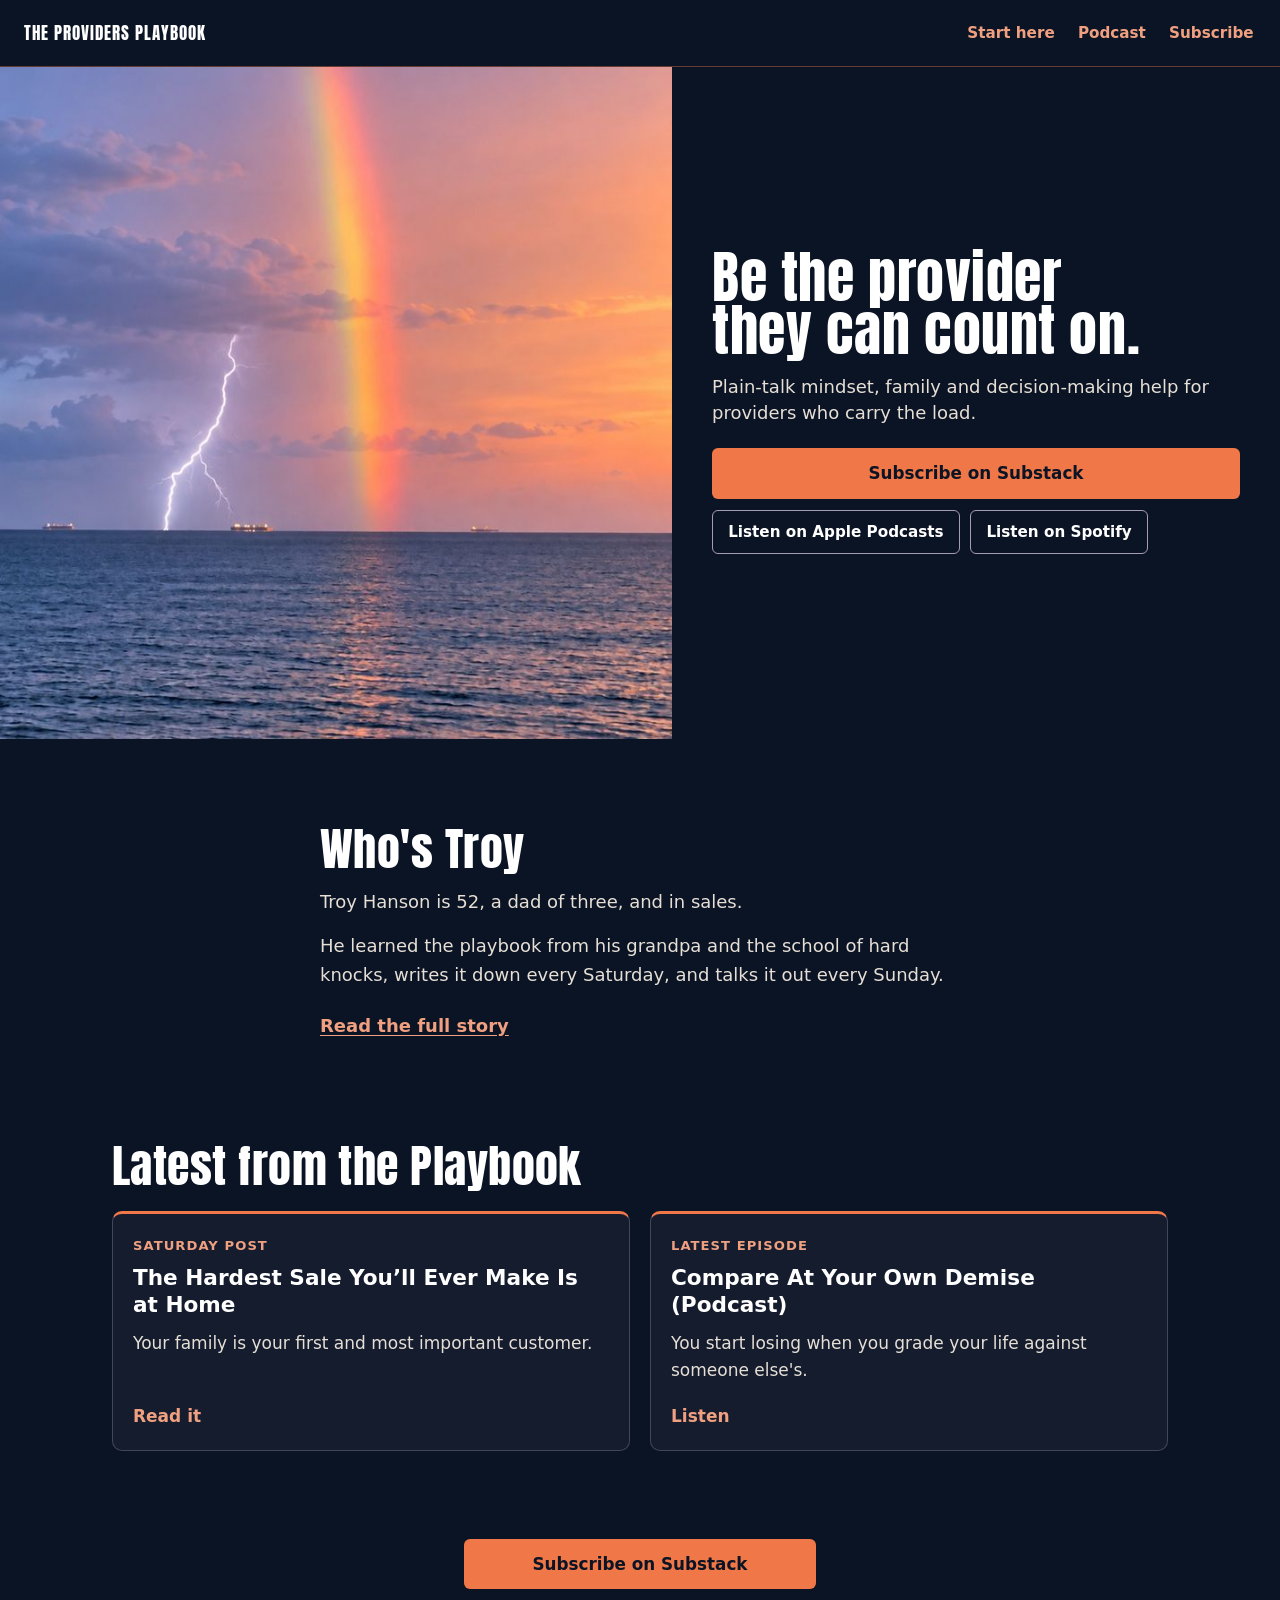
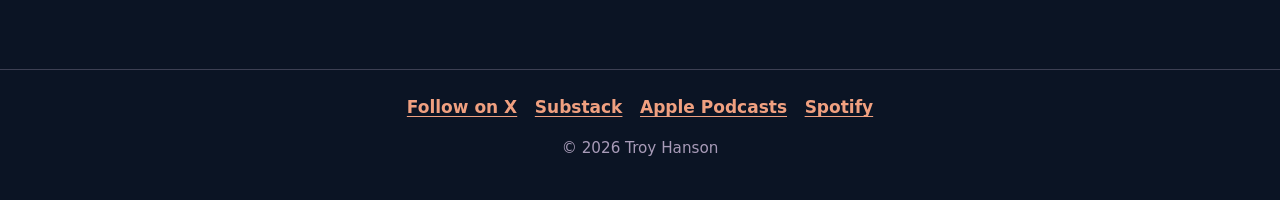
==== index.html @ 8ddb0fd2 "Point the Saturday card at this week's essay. Use The Hardest Sale You'll Ever Make Is at Home and T" ====
<!DOCTYPE html>
<html lang="en">
<head>
  <meta charset="UTF-8">
  <meta name="viewport" content="width=device-width, initial-scale=1">
  <title>The Providers Playbook</title>
  <meta name="description" content="Plain-talk mindset, family and decision-making help for providers who carry the load. A newsletter and podcast from Troy Hanson.">
  <link rel="canonical" href="https://theprovidersplaybook.com/">
  <meta property="og:type" content="website">
  <meta property="og:site_name" content="The Providers Playbook">
  <meta property="og:title" content="The Providers Playbook">
  <meta property="og:description" content="Plain-talk mindset, family and decision-making help for providers who carry the load. A newsletter and podcast from Troy Hanson.">
  <meta property="og:url" content="https://theprovidersplaybook.com/">
  <meta property="og:image" content="https://theprovidersplaybook.com/assets/og.jpg">
  <meta property="og:image:type" content="image/jpeg">
  <meta property="og:image:width" content="1200">
  <meta property="og:image:height" content="630">
  <meta property="og:image:alt" content="The Providers Playbook cover: lightning beside a rainbow over the ocean at sunset with three ships on the horizon">
  <meta name="twitter:card" content="summary_large_image">
  <meta name="twitter:title" content="The Providers Playbook">
  <meta name="twitter:description" content="Plain-talk mindset, family and decision-making help for providers who carry the load.">
  <meta name="twitter:image" content="https://theprovidersplaybook.com/assets/og.jpg">
  <meta name="twitter:image:alt" content="The Providers Playbook cover: lightning beside a rainbow over the ocean at sunset with three ships on the horizon">
  <meta name="theme-color" content="#0b1424">
  <link rel="icon" href="/favicon.svg" type="image/svg+xml">
  <link rel="icon" href="/favicon.ico" sizes="32x32">
  <link rel="apple-touch-icon" href="/apple-touch-icon.png">
  <link rel="manifest" href="/site.webmanifest">
  <link rel="preload" href="assets/fonts/Anton-Regular.woff2" as="font" type="font/woff2" crossorigin>
  <link rel="preload" as="image" href="assets/hero-1400.jpg" imagesrcset="assets/hero-750.jpg 750w, assets/hero-1400.jpg 1400w" imagesizes="(max-width: 899px) 100vw, 52vw">
  <link rel="stylesheet" href="styles.css">
</head>
<body>
  <a class="skip" href="#content">Skip to content</a>

  <header class="site-header">
    <a class="wordmark" href="index.html">THE PROVIDERS PLAYBOOK</a>
    <nav class="header-nav" aria-label="Main">
      <a class="header-link" href="start-here.html">Start here</a>
      <a class="header-link" href="podcast.html">Podcast</a>
      <a class="header-link" href="https://theprovidersplaybook.substack.com/subscribe?utm_source=website&amp;utm_medium=referral&amp;utm_campaign=nav-substack" rel="noopener" target="_blank">Subscribe</a>
    </nav>
  </header>

  <main id="content">
    <section class="hero">
      <!-- The photo stays whole. Do not cover it with words, buttons, or a tint. The three ships on the horizon have to stay visible. -->
      <div class="hero-photo">
        <img
          src="assets/hero-1400.jpg"
          srcset="assets/hero-750.jpg 750w, assets/hero-1400.jpg 1400w"
          sizes="(max-width: 899px) 100vw, 52vw"
          width="1400"
          height="1400"
          alt="Lightning beside a rainbow over the ocean at sunset with three ships on the horizon"
          fetchpriority="high"
          decoding="async">
      </div>

      <div class="hero-copy">
        <div class="hero-copy-inner">
          <!-- Headline. Change this sentence when you're ready. -->
          <h1>Be the provider they can count on.</h1>
          <!-- Subhead. Change this sentence when you're ready. -->
          <p class="lede">Plain-talk mindset, family and decision-making help for providers who carry the load.</p>

          <div class="cta">
            <a class="btn btn-primary" href="https://theprovidersplaybook.substack.com/subscribe?utm_source=website&amp;utm_medium=referral&amp;utm_campaign=home-hero-subscribe" rel="noopener" target="_blank">Subscribe on Substack</a>
            <div class="btn-row">
              <a class="btn btn-secondary" href="https://podcasts.apple.com/us/podcast/providers-playbook-podcast/id6813895208?utm_source=website&amp;utm_medium=referral&amp;utm_campaign=home-hero-apple" rel="noopener" target="_blank">Listen on Apple Podcasts</a>
              <a class="btn btn-secondary" href="https://open.spotify.com/show/1TdtG5r4ATqvkwabUXPg75?utm_source=website&amp;utm_medium=referral&amp;utm_campaign=home-hero-spotify" rel="noopener" target="_blank">Listen on Spotify</a>
            </div>
          </div>
        </div>
      </div>
    </section>

    <section class="who" aria-labelledby="whos-troy">
      <div class="wrap">
        <!-- DRAFT: Who's Troy. Rewrite these two sentences when you're ready. -->
        <h2 id="whos-troy">Who's Troy</h2>
        <p>Troy Hanson is 52, a dad of three, and in sales.</p>
        <p>He learned the playbook from his grandpa and the school of hard knocks, writes it down every Saturday, and talks it out every Sunday.</p>
        <p><a class="text-link" href="about.html">Read the full story</a></p>
      </div>
    </section>

    <section class="latest" aria-labelledby="latest-heading">
      <div class="wrap">
        <h2 id="latest-heading">Latest from the Playbook</h2>
        <div class="cards">
          <a class="card" href="https://theprovidersplaybook.substack.com/p/the-hardest-sale-youll-ever-make?utm_source=website&amp;utm_medium=referral&amp;utm_campaign=home-saturday-post" rel="noopener" target="_blank">
            <p class="kicker">Saturday post</p>
            <h3>The Hardest Sale You’ll Ever Make Is at Home</h3>
            <!-- Draft hook. Troy can swap this line. -->
            <p>Your family is your first and most important customer.</p>
            <span class="card-go">Read it</span>
          </a>
          <a class="card" href="https://theprovidersplaybook.substack.com/p/compare-at-your-own-demise-podcast?utm_source=website&amp;utm_medium=referral&amp;utm_campaign=home-latest-episode" rel="noopener" target="_blank">
            <p class="kicker">Latest episode</p>
            <h3>Compare At Your Own Demise (Podcast)</h3>
            <!-- Draft hook. Troy can swap this line. -->
            <p>You start losing when you grade your life against someone else's.</p>
            <span class="card-go">Listen</span>
          </a>
        </div>
      </div>
    </section>

    <section class="closing" aria-label="Subscribe">
      <a class="btn btn-primary" href="https://theprovidersplaybook.substack.com/subscribe?utm_source=website&amp;utm_medium=referral&amp;utm_campaign=home-closing-subscribe" rel="noopener" target="_blank">Subscribe on Substack</a>
    </section>
  </main>

  <footer class="site-footer">
    <ul class="footer-links">
      <li><a href="https://x.com/ProvidersPlaybk" rel="noopener" target="_blank">Follow on X</a></li>
      <li><a href="https://theprovidersplaybook.substack.com/?utm_source=website&amp;utm_medium=referral&amp;utm_campaign=footer-substack" rel="noopener" target="_blank">Substack</a></li>
      <li><a href="https://podcasts.apple.com/us/podcast/providers-playbook-podcast/id6813895208?utm_source=website&amp;utm_medium=referral&amp;utm_campaign=footer-apple" rel="noopener" target="_blank">Apple Podcasts</a></li>
      <li><a href="https://open.spotify.com/show/1TdtG5r4ATqvkwabUXPg75?utm_source=website&amp;utm_medium=referral&amp;utm_campaign=footer-spotify" rel="noopener" target="_blank">Spotify</a></li>
    </ul>
    <p class="copyright">&copy; 2026 Troy Hanson</p>
  </footer>
</body>
</html>
---- styles.css ----
/* The Providers Playbook
   Shared styles for the static site. Other pages can link this file.
   Colors come from the cover photo: navy ocean, storm lavender, sunset coral. */

/* Anton by Vernon Adams, SIL Open Font License 1.1. https://scripts.sil.org/OFL */
@font-face {
  font-family: "Anton";
  src: url("assets/fonts/Anton-Regular.woff2") format("woff2"),
       url("assets/fonts/Anton-Regular.ttf") format("truetype");
  font-weight: 400;
  font-style: normal;
  font-display: swap;
}

:root {
  --bg: #0b1424;
  --raised: #141c2e;
  --ink: #ffffff;
  --body: #e6dfd6;
  --muted: #cfc6d4;
  --soft: #a89bb8;
  --link: #f0a080;
  --coral: #f07848;
  --coral-hover: #ff8d5c;
  --coral-press: #e06a38;
  --line: rgba(168, 155, 184, 0.32);
  --focus: #ffb089;
  --display: "Anton", Impact, sans-serif;
  --sans: system-ui, -apple-system, BlinkMacSystemFont, "Segoe UI", Roboto, Helvetica, Arial, sans-serif;
  --pad: 1.25rem;
}

*,
*::before,
*::after {
  box-sizing: border-box;
}

html {
  color-scheme: dark;
  background: var(--bg);
}

body {
  margin: 0;
  background: var(--bg);
  color: var(--body);
  font-family: var(--sans);
  font-size: 1.0625rem;
  line-height: 1.6;
  -webkit-font-smoothing: antialiased;
}

img {
  max-width: 100%;
  height: auto;
  display: block;
}

h1,
h2,
.wordmark {
  font-family: var(--display);
  font-weight: 400;
  font-synthesis: none;
  color: var(--ink);
  letter-spacing: 0.01em;
}

h1,
h2,
h3,
p {
  margin: 0;
}

a {
  color: var(--link);
}

a:hover {
  color: var(--coral-hover);
}

:focus-visible {
  outline: 3px solid var(--focus);
  outline-offset: 3px;
}

::selection {
  background: var(--coral);
  color: var(--bg);
}

.skip {
  position: absolute;
  left: var(--pad);
  top: 0;
  transform: translateY(-120%);
  background: var(--ink);
  color: var(--bg);
  padding: 0.6rem 0.9rem;
  font-weight: 700;
  z-index: 5;
}

.skip:focus {
  transform: none;
}

.site-header {
  display: flex;
  align-items: center;
  justify-content: space-between;
  gap: 1rem;
  padding: 0.85rem var(--pad);
  border-bottom: 1px solid rgba(240, 120, 72, 0.4);
}

.wordmark {
  color: var(--ink);
  text-decoration: none;
  font-size: 0.95rem;
  letter-spacing: 0.06em;
  line-height: 1.1;
  white-space: nowrap;
}

.wordmark:hover {
  color: var(--ink);
}

.header-link {
  color: var(--link);
  font-weight: 700;
  font-size: 0.95rem;
  text-decoration: none;
  padding: 0.45rem 0.15rem;
  white-space: nowrap;
}

.header-link:hover {
  text-decoration: underline;
  text-underline-offset: 0.2em;
}

/* The cover photo is shown whole. Do not crop it, and do not lay text,
   buttons, or a tint over it. The three ships sit on the horizon. */
.hero {
  display: block;
}

.hero-photo img {
  width: 100%;
  height: auto;
  object-fit: contain;
  object-position: center center;
  background: var(--bg);
}

.hero-copy-inner {
  width: min(100% - (var(--pad) * 2), 38rem);
  margin: 1.6rem auto 2.4rem;
}

h1 {
  font-size: clamp(2.55rem, 8vw, 4.5rem);
  line-height: 0.94;
  text-wrap: balance;
}

.lede {
  margin-top: 1rem;
  font-size: 1.125rem;
  line-height: 1.45;
  color: var(--body);
  max-width: 36rem;
}

.cta {
  margin-top: 1.4rem;
  display: flex;
  flex-direction: column;
  align-items: stretch;
  gap: 0.7rem;
}

.btn {
  display: inline-flex;
  align-items: center;
  justify-content: center;
  text-align: center;
  text-decoration: none;
  border-radius: 6px;
  line-height: 1.2;
  font-family: var(--sans);
}

.btn-primary {
  background: var(--coral);
  color: var(--bg);
  font-weight: 800;
  font-size: 1.05rem;
  min-height: 3.15rem;
  padding: 0.9rem 1.35rem;
  width: 100%;
}

.btn-primary:hover {
  background: var(--coral-hover);
  color: var(--bg);
}

.btn-primary:active {
  background: var(--coral-press);
  color: var(--bg);
}

.btn-row {
  display: flex;
  flex-direction: column;
  gap: 0.65rem;
}

.btn-secondary {
  background: transparent;
  color: var(--ink);
  font-weight: 600;
  font-size: 0.95rem;
  min-height: 2.75rem;
  padding: 0.65rem 0.95rem;
  border: 1px solid var(--soft);
  width: 100%;
}

.btn-secondary:hover {
  border-color: var(--coral);
  color: var(--ink);
}

.wrap {
  width: min(100% - (var(--pad) * 2), 66rem);
  margin-inline: auto;
}

.who {
  padding: 3.5rem 0 1rem;
}

.who .wrap {
  width: min(100% - (var(--pad) * 2), 40rem);
}

h2 {
  font-size: clamp(2rem, 6vw, 2.85rem);
  line-height: 0.98;
  text-wrap: balance;
}

.who p {
  margin-top: 1rem;
  font-size: 1.125rem;
}

/* About page cover. Shown whole. Do not crop it or cover the ships. */
.about-photo {
  width: 100%;
  height: auto;
  margin-top: 1rem;
  object-fit: contain;
  object-position: center center;
  border-radius: 10px;
  background: var(--bg);
}

.text-link {
  display: inline-block;
  margin-top: 0.35rem;
  font-weight: 700;
  text-underline-offset: 0.18em;
}

.latest {
  padding: 3.25rem 0 1rem;
}

.latest h2 {
  margin-bottom: 1.35rem;
}

.cards {
  display: grid;
  gap: 1rem;
}

.card {
  display: flex;
  flex-direction: column;
  min-height: 100%;
  background: var(--raised);
  color: var(--body);
  text-decoration: none;
  border: 1px solid var(--line);
  border-top: 3px solid var(--coral);
  border-radius: 10px;
  padding: 1.35rem 1.25rem 1.25rem;
}

.card:hover {
  border-color: rgba(240, 120, 72, 0.7);
  border-top-color: var(--coral);
  color: var(--body);
}

.kicker {
  margin: 0;
  color: var(--link);
  font-size: 0.82rem;
  font-weight: 700;
  letter-spacing: 0.08em;
  text-transform: uppercase;
}

.card h3 {
  margin: 0.55rem 0 0.7rem;
  color: var(--ink);
  font-family: var(--sans);
  font-size: 1.35rem;
  font-weight: 700;
  line-height: 1.25;
  letter-spacing: 0;
}

.card p:last-of-type {
  flex: 1;
}

.card-go {
  margin-top: 1.15rem;
  color: var(--link);
  font-weight: 700;
}

.card .btn {
  margin-top: 1.15rem;
  align-self: flex-start;
}

.closing {
  padding: 3.25rem var(--pad) 3.5rem;
  text-align: center;
}

.closing .btn-primary {
  width: min(100%, 22rem);
}

.site-footer {
  padding: 1.5rem var(--pad) 2.5rem;
  border-top: 1px solid var(--line);
  color: var(--muted);
  text-align: center;
}

.footer-links {
  display: flex;
  flex-wrap: wrap;
  justify-content: center;
  gap: 0.55rem 1.1rem;
  list-style: none;
  margin: 0;
  padding: 0;
}

.footer-links a {
  font-weight: 600;
  text-underline-offset: 0.18em;
}

.copyright {
  margin-top: 0.9rem;
  color: var(--soft);
  font-size: 0.95rem;
}

@media (max-width: 359px) {
  .wordmark {
    font-size: 0.78rem;
    letter-spacing: 0.03em;
  }
}

@media (min-width: 720px) {
  .cards {
    grid-template-columns: 1fr 1fr;
    gap: 1.25rem;
  }
}

@media (min-width: 900px) {
  :root {
    --pad: 1.5rem;
  }

  .wordmark {
    font-size: 1.05rem;
  }

  .site-header {
    padding-inline: 1.5rem;
  }

  .hero {
    display: grid;
    grid-template-columns: minmax(0, 1.05fr) minmax(0, 0.95fr);
    align-items: stretch;
  }

  .hero-copy {
    display: flex;
    align-items: center;
  }

  .hero-copy-inner {
    width: min(100% - 5rem, 36rem);
    margin: 3rem auto;
  }

  h1 {
    font-size: clamp(3.1rem, 4.4vw, 4.6rem);
  }

  .btn-primary,
  .btn-secondary {
    width: auto;
  }

  .btn-row {
    flex-direction: row;
    flex-wrap: wrap;
  }

  .who,
  .latest {
    padding-top: 5.5rem;
  }

  .closing {
    padding-top: 4.5rem;
    padding-bottom: 5rem;
  }
}

/* Header links sit together. Start here reuses the home page look. */
.site-header {
  flex-wrap: wrap;
}

.header-nav {
  display: flex;
  align-items: center;
  margin-left: auto;
  gap: 0.85rem 1.15rem;
}

.header-link[aria-current="page"] {
  color: var(--ink);
  text-decoration: underline;
  text-underline-offset: 0.2em;
}

.page-intro {
  padding: 2.75rem 0 0.5rem;
}

.page-intro .wrap,
.sayings .wrap,
.best .wrap {
  width: min(100% - (var(--pad) * 2), 48rem);
}

.sayings,
.best {
  padding: 3rem 0 0.5rem;
}

.sayings h2,
.best h2 {
  margin-bottom: 1.35rem;
}

.quotes,
.post-list {
  display: grid;
  gap: 1rem;
}

.quote {
  margin: 0;
  background: var(--raised);
  border: 1px solid var(--line);
  border-top: 3px solid var(--coral);
  border-radius: 10px;
  padding: 1.75rem 1.4rem 1.45rem;
}

.quote p {
  font-family: var(--display);
  font-weight: 400;
  font-synthesis: none;
  color: var(--ink);
  font-size: clamp(1.7rem, 4.4vw, 2.25rem);
  line-height: 1.12;
  letter-spacing: 0.01em;
  text-wrap: balance;
}

.quote-note {
  font-family: var(--sans);
  font-weight: 400;
  font-size: 1.05rem;
  line-height: 1.5;
  letter-spacing: 0;
  color: var(--body);
  margin-top: 1rem;
}

.quote-by {
  display: block;
  margin-top: 1.35rem;
  color: var(--link);
  font-family: var(--sans);
  font-size: 0.82rem;
  font-weight: 700;
  letter-spacing: 0.08em;
  text-transform: uppercase;
}

.closing-cta {
  width: min(100%, 24rem);
  margin-inline: auto;
}

.closing-cta .btn-row {
  flex-direction: column;
}

.closing-cta .btn-primary,
.closing-cta .btn-secondary {
  width: 100%;
}

/* Podcast page. The show cover is shown whole. Do not cover the ships. */
.listen {
  padding: 0.5rem 0 0.5rem;
}

.listen .wrap {
  width: min(100% - (var(--pad) * 2), 52rem);
}

.listen-layout {
  display: grid;
  gap: 1.25rem;
  align-items: center;
  justify-content: start;
}

.show-cover {
  width: min(100%, 28rem);
  height: auto;
  background: var(--bg);
}

.listen-actions {
  display: flex;
  flex-direction: column;
  gap: 0.7rem;
  width: min(100%, 22rem);
}

.listen-actions .btn-primary {
  width: 100%;
}

.callout-line {
  margin: 0 auto 1rem;
  max-width: 28rem;
  font-size: 1.125rem;
  line-height: 1.45;
}

@media (max-width: 719px) {
  .header-nav {
    width: 100%;
    justify-content: space-between;
    gap: 0.4rem 0.75rem;
  }
}

@media (min-width: 800px) {
  .listen-layout {
    grid-template-columns: auto minmax(16rem, 22rem);
    gap: 2.25rem;
  }
}

@media (max-width: 420px) {
  .wordmark {
    font-size: 0.82rem;
    letter-spacing: 0.04em;
  }

  .header-link {
    font-size: 0.9rem;
  }

  .header-nav {
    gap: 0.7rem;
  }
}

@media (min-width: 800px) {
  .quotes {
    grid-template-columns: 1fr 1fr;
    gap: 1.25rem;
  }

  /* Any odd count: keep the last card the same size and center it. */
  .quotes .quote:last-child:nth-child(odd) {
    grid-column: 1 / -1;
    justify-self: center;
    width: calc(50% - 0.625rem);
  }

  .page-intro {
    padding-top: 4.5rem;
  }

  .sayings,
  .best {
    padding-top: 4.25rem;
  }
}

/* Start here: subscribe block under the intro. */
.start-subscribe {
  margin-top: 1.6rem;
}

.start-subscribe > p:first-child {
  font-size: 1.125rem;
  line-height: 1.45;
  max-width: 42rem;
}

.start-subscribe .btn-primary {
  width: min(100%, 22rem);
  margin-top: 1rem;
}

.start-alt {
  margin-top: 0.9rem;
  color: var(--muted);
  font-size: 0.95rem;
  line-height: 1.45;
}

.start-alt a {
  font-weight: 700;
}

@media (prefers-reduced-motion: reduce) {
  *,
  *::before,
  *::after {
    animation-duration: 0.01ms !important;
    animation-iteration-count: 1 !important;
    transition-duration: 0.01ms !important;
    scroll-behavior: auto !important;
  }
}
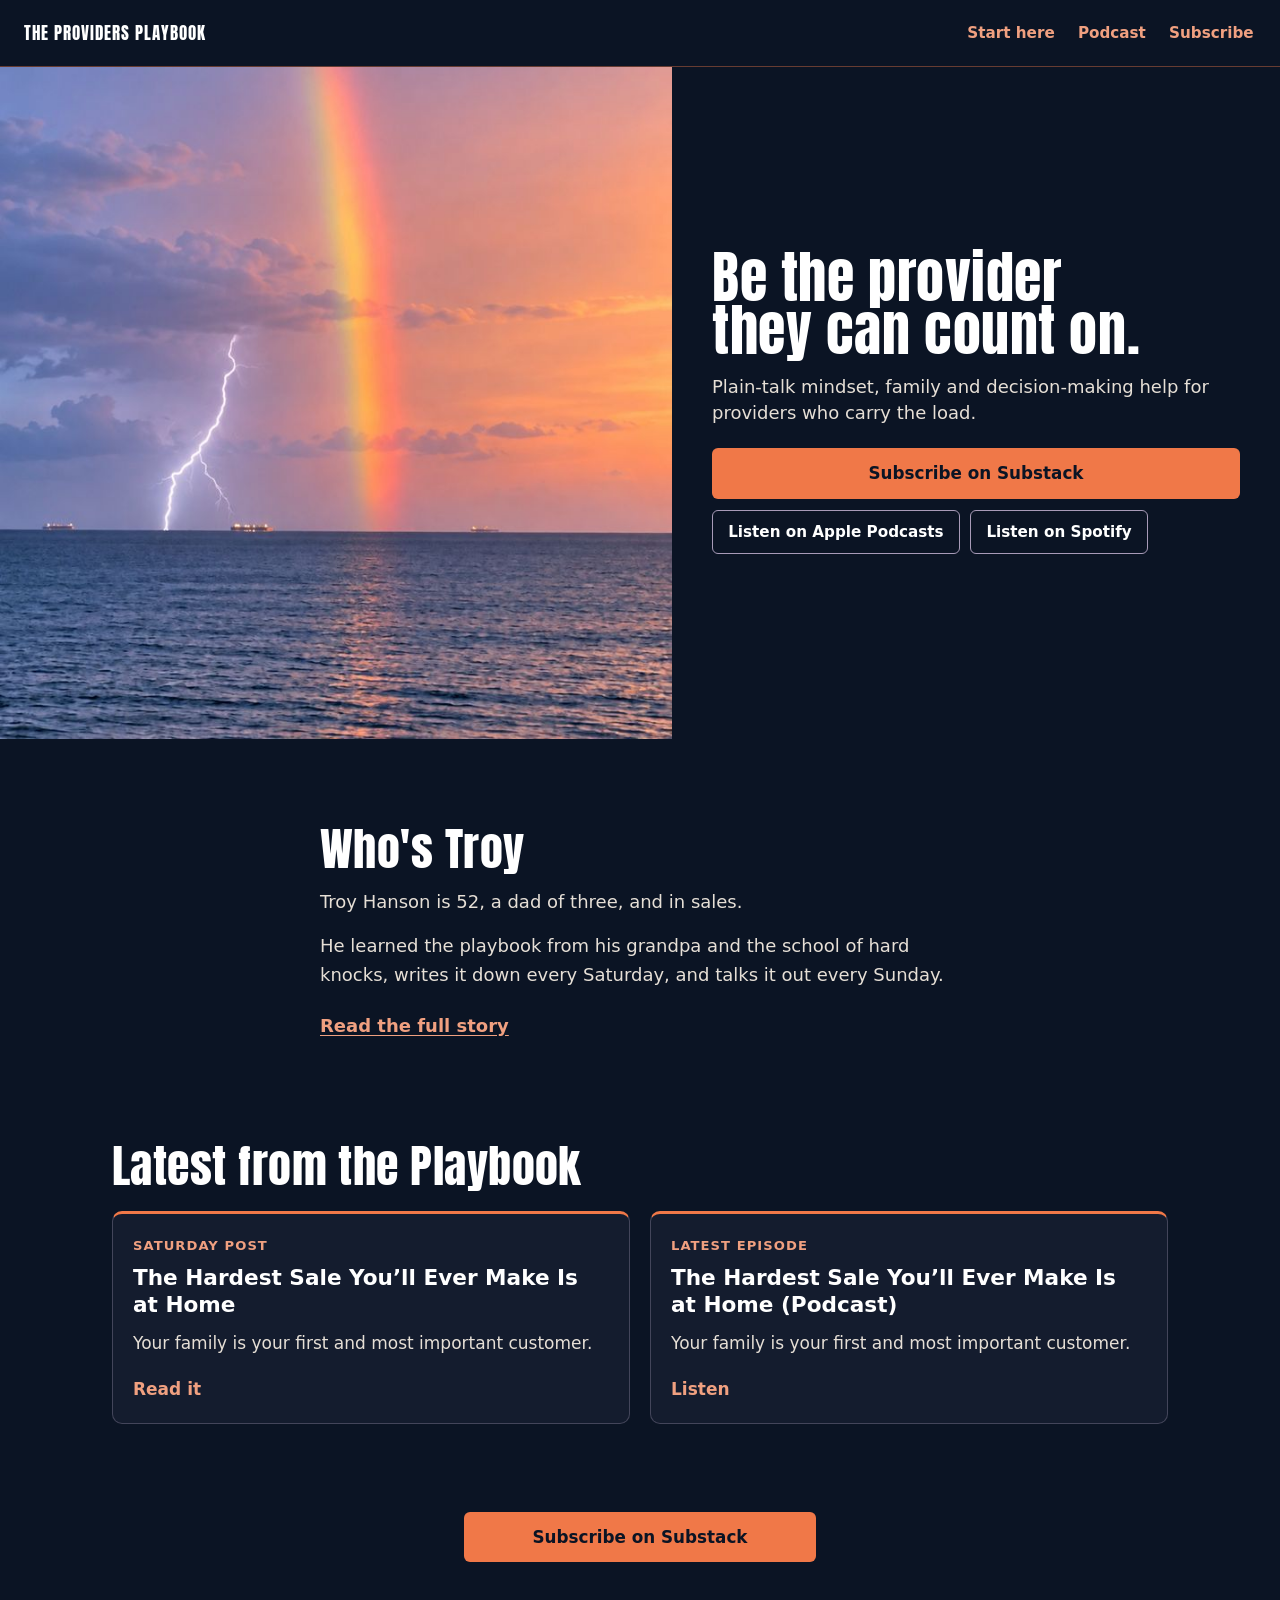
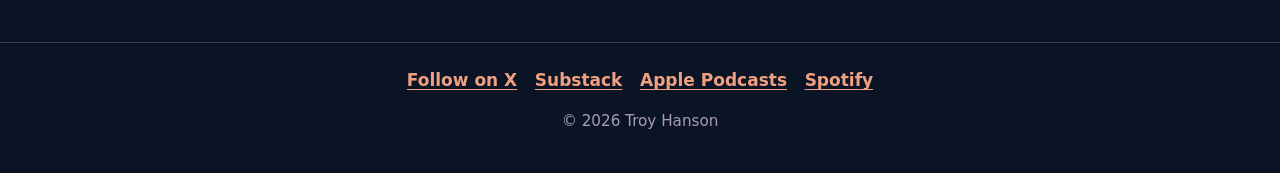
==== commit feea6332: "Add Sunday's episode to the home card and podcast list. Point the latest episode at The Hardest Sale" ====
--- a/index.html
+++ b/index.html
@@ -96,11 +96,11 @@
             <p>Your family is your first and most important customer.</p>
             <span class="card-go">Read it</span>
           </a>
-          <a class="card" href="https://theprovidersplaybook.substack.com/p/compare-at-your-own-demise-podcast?utm_source=website&amp;utm_medium=referral&amp;utm_campaign=home-latest-episode" rel="noopener" target="_blank">
+          <a class="card" href="https://theprovidersplaybook.substack.com/p/the-hardest-sale-youll-ever-make-9f5?utm_source=website&amp;utm_medium=referral&amp;utm_campaign=home-latest-episode" rel="noopener" target="_blank">
             <p class="kicker">Latest episode</p>
-            <h3>Compare At Your Own Demise (Podcast)</h3>
+            <h3>The Hardest Sale You’ll Ever Make Is at Home (Podcast)</h3>
             <!-- Draft hook. Troy can swap this line. -->
-            <p>You start losing when you grade your life against someone else's.</p>
+            <p>Your family is your first and most important customer.</p>
             <span class="card-go">Listen</span>
           </a>
         </div>
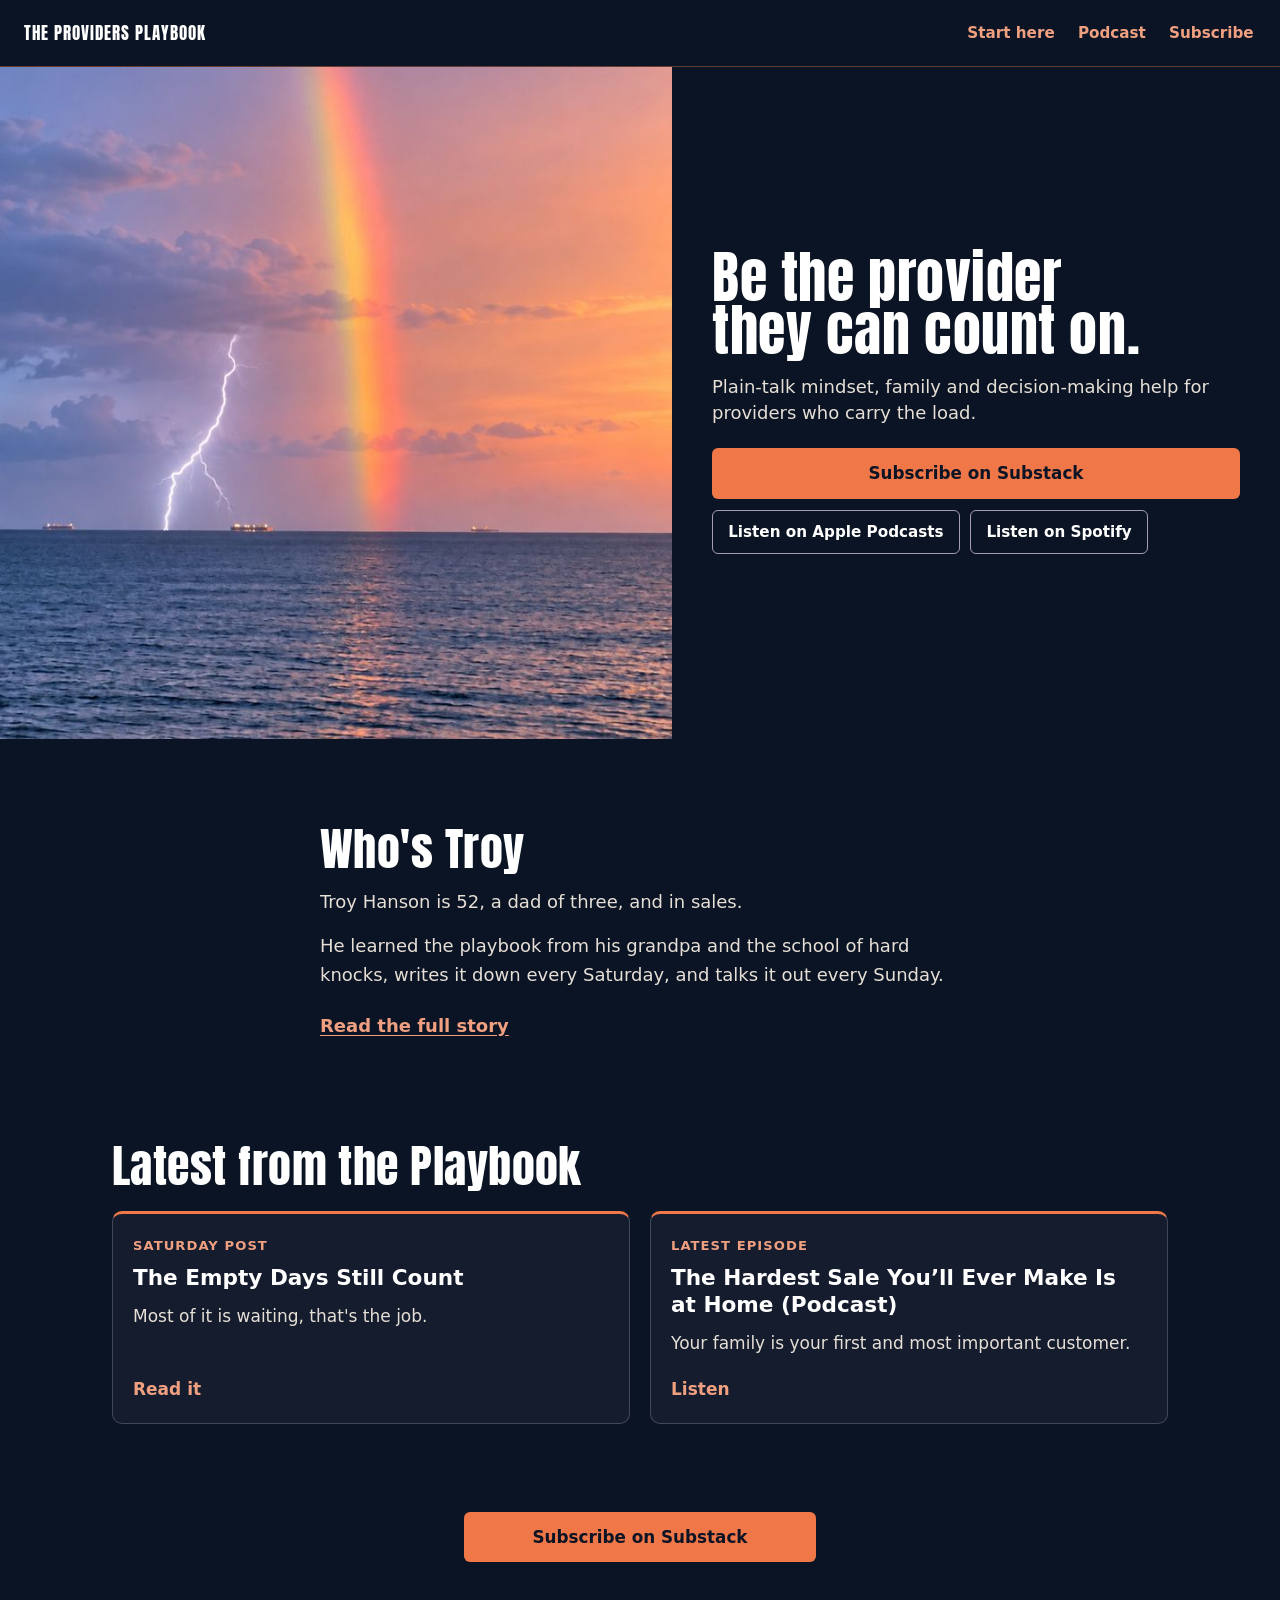
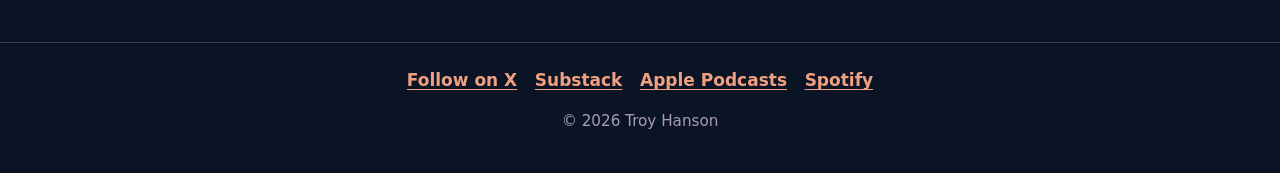
==== commit b773f9a9: "Point the Saturday card at The Empty Days Still Count. Keep the latest episode card and the podcast " ====
--- a/index.html
+++ b/index.html
@@ -89,11 +89,11 @@
       <div class="wrap">
         <h2 id="latest-heading">Latest from the Playbook</h2>
         <div class="cards">
-          <a class="card" href="https://theprovidersplaybook.substack.com/p/the-hardest-sale-youll-ever-make?utm_source=website&amp;utm_medium=referral&amp;utm_campaign=home-saturday-post" rel="noopener" target="_blank">
+          <a class="card" href="https://theprovidersplaybook.substack.com/p/the-empty-days-still-count?utm_source=website&amp;utm_medium=referral&amp;utm_campaign=home-saturday-post" rel="noopener" target="_blank">
             <p class="kicker">Saturday post</p>
-            <h3>The Hardest Sale You’ll Ever Make Is at Home</h3>
+            <h3>The Empty Days Still Count</h3>
             <!-- Draft hook. Troy can swap this line. -->
-            <p>Your family is your first and most important customer.</p>
+            <p>Most of it is waiting, that's the job.</p>
             <span class="card-go">Read it</span>
           </a>
           <a class="card" href="https://theprovidersplaybook.substack.com/p/the-hardest-sale-youll-ever-make-9f5?utm_source=website&amp;utm_medium=referral&amp;utm_campaign=home-latest-episode" rel="noopener" target="_blank">
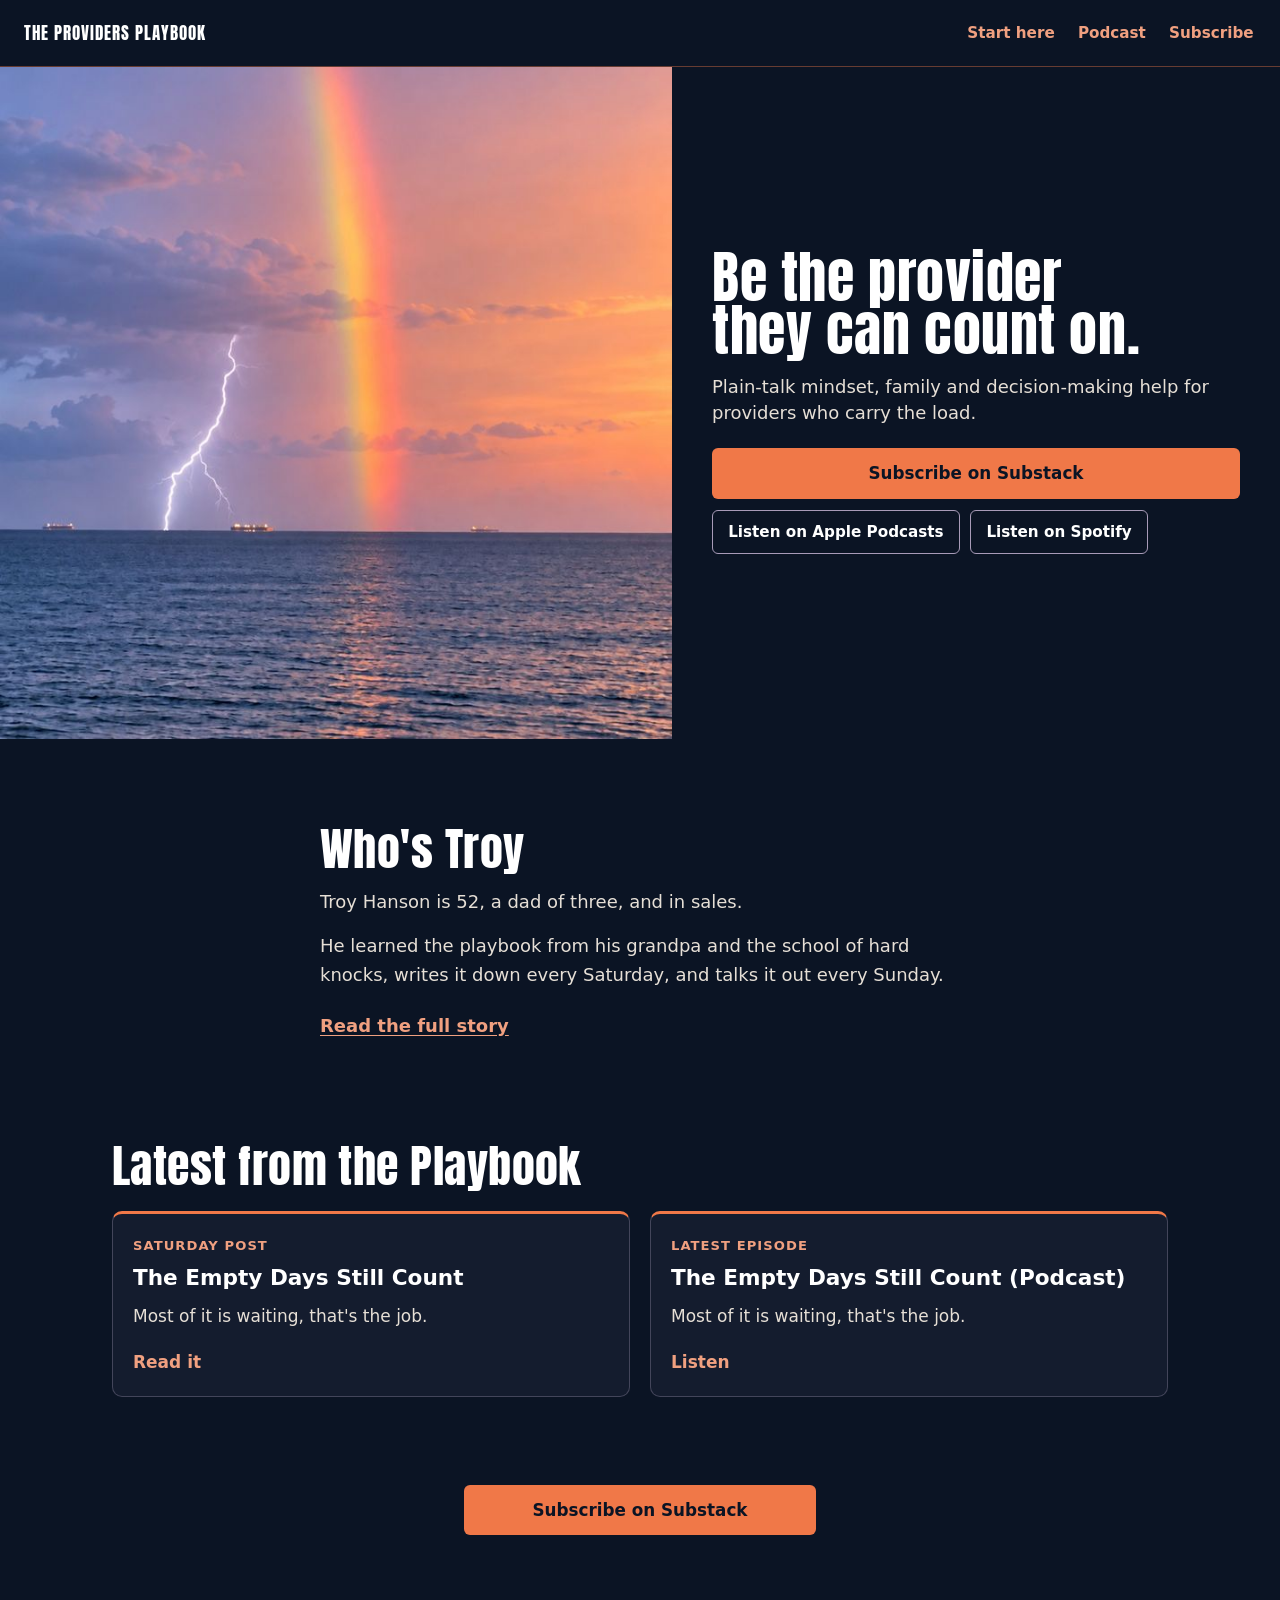
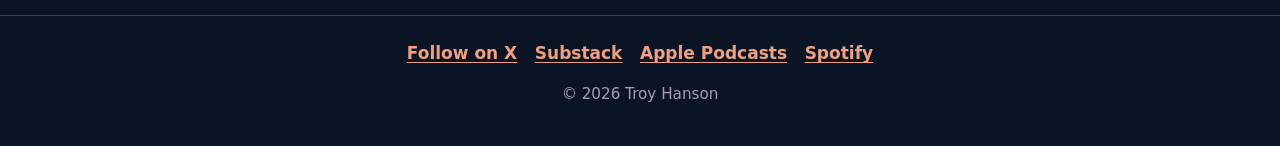
==== commit 02b47962: "Add Sunday's episode of The Empty Days Still Count. Point the latest episode card at the podcast pos" ====
--- a/index.html
+++ b/index.html
@@ -96,11 +96,11 @@
             <p>Most of it is waiting, that's the job.</p>
             <span class="card-go">Read it</span>
           </a>
-          <a class="card" href="https://theprovidersplaybook.substack.com/p/the-hardest-sale-youll-ever-make-9f5?utm_source=website&amp;utm_medium=referral&amp;utm_campaign=home-latest-episode" rel="noopener" target="_blank">
+          <a class="card" href="https://theprovidersplaybook.substack.com/p/the-empty-days-still-count-podcast?utm_source=website&amp;utm_medium=referral&amp;utm_campaign=home-latest-episode" rel="noopener" target="_blank">
             <p class="kicker">Latest episode</p>
-            <h3>The Hardest Sale You’ll Ever Make Is at Home (Podcast)</h3>
+            <h3>The Empty Days Still Count (Podcast)</h3>
             <!-- Draft hook. Troy can swap this line. -->
-            <p>Your family is your first and most important customer.</p>
+            <p>Most of it is waiting, that's the job.</p>
             <span class="card-go">Listen</span>
           </a>
         </div>
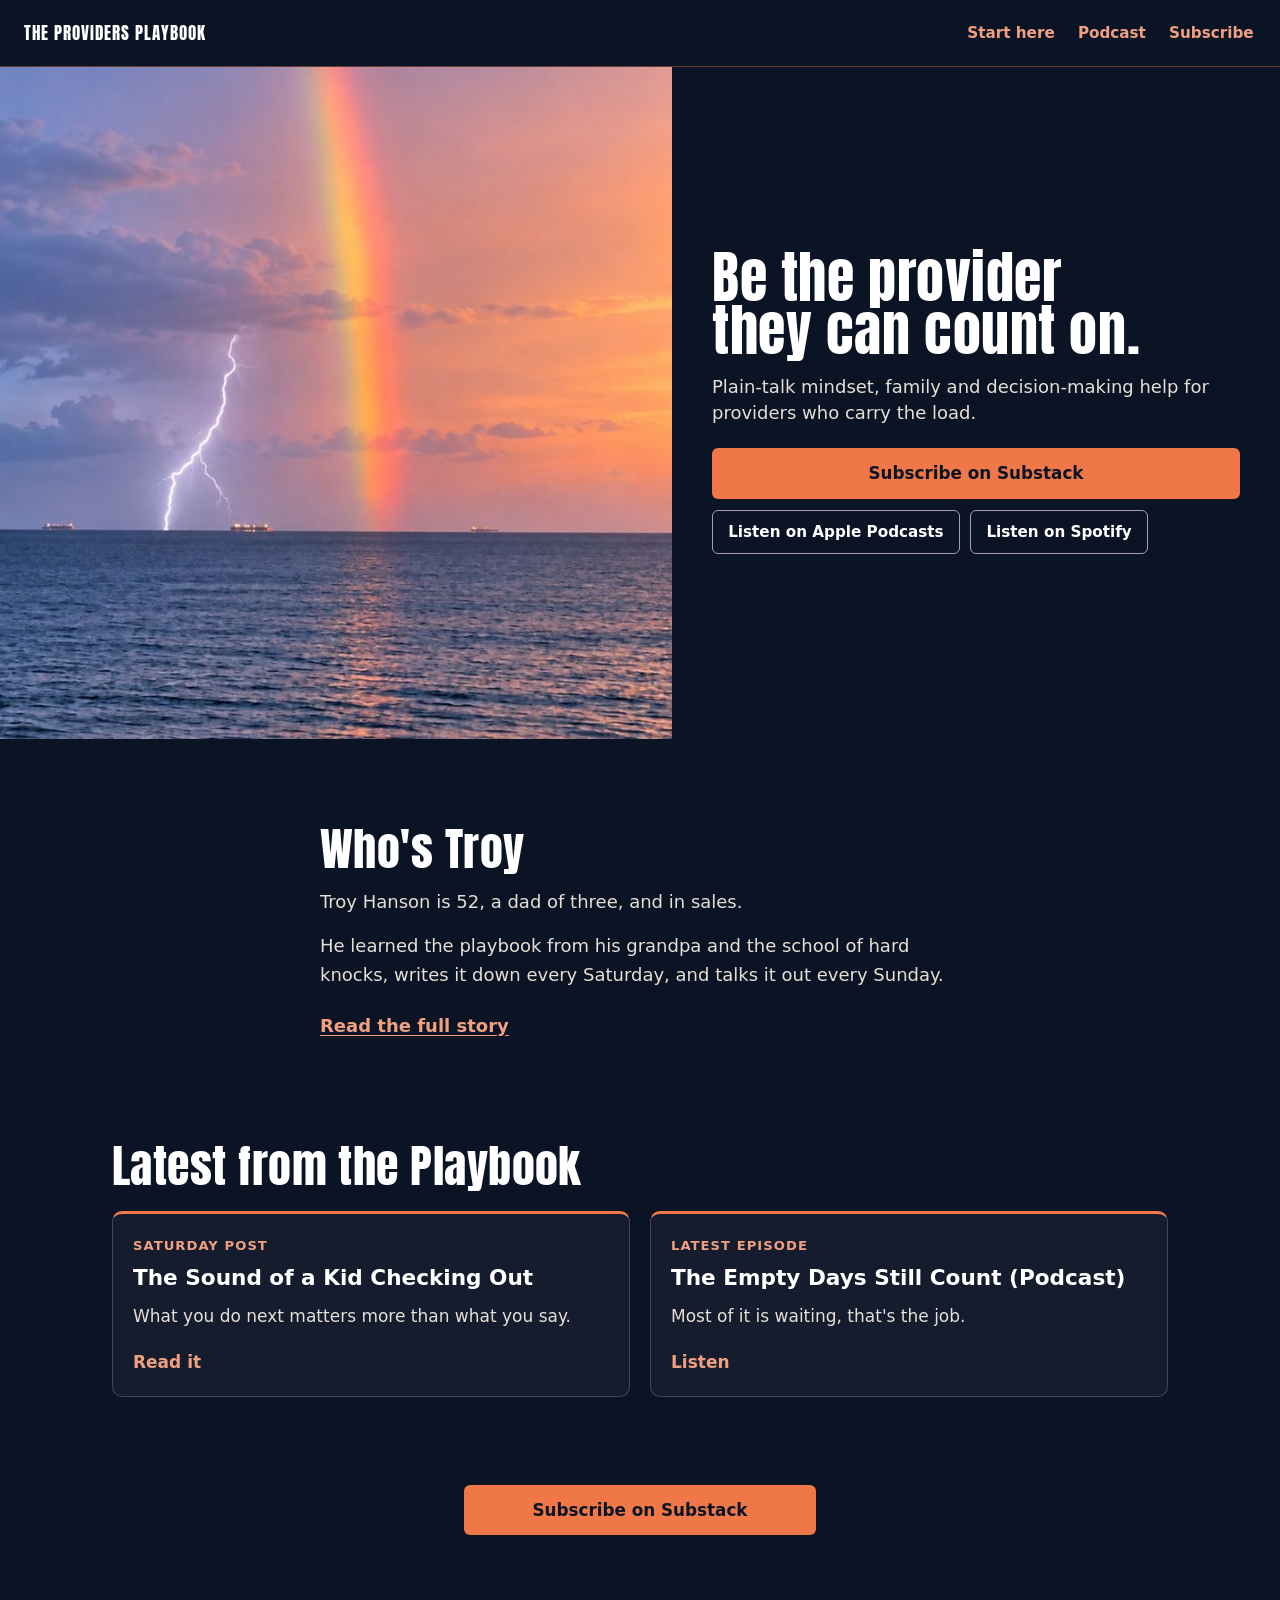
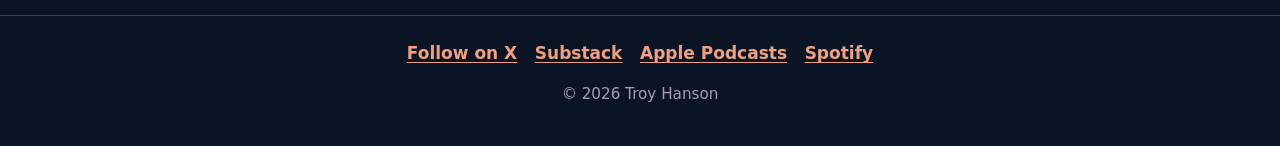
==== commit 51196d41: "Point the Saturday card at The Sound of a Kid Checking Out. Keep the latest episode card and the pod" ====
--- a/index.html
+++ b/index.html
@@ -89,11 +89,11 @@
       <div class="wrap">
         <h2 id="latest-heading">Latest from the Playbook</h2>
         <div class="cards">
-          <a class="card" href="https://theprovidersplaybook.substack.com/p/the-empty-days-still-count?utm_source=website&amp;utm_medium=referral&amp;utm_campaign=home-saturday-post" rel="noopener" target="_blank">
+          <a class="card" href="https://theprovidersplaybook.substack.com/p/the-sound-of-a-kid-checking-out?utm_source=website&amp;utm_medium=referral&amp;utm_campaign=home-saturday-post" rel="noopener" target="_blank">
             <p class="kicker">Saturday post</p>
-            <h3>The Empty Days Still Count</h3>
+            <h3>The Sound of a Kid Checking Out</h3>
             <!-- Draft hook. Troy can swap this line. -->
-            <p>Most of it is waiting, that's the job.</p>
+            <p>What you do next matters more than what you say.</p>
             <span class="card-go">Read it</span>
           </a>
           <a class="card" href="https://theprovidersplaybook.substack.com/p/the-empty-days-still-count-podcast?utm_source=website&amp;utm_medium=referral&amp;utm_campaign=home-latest-episode" rel="noopener" target="_blank">
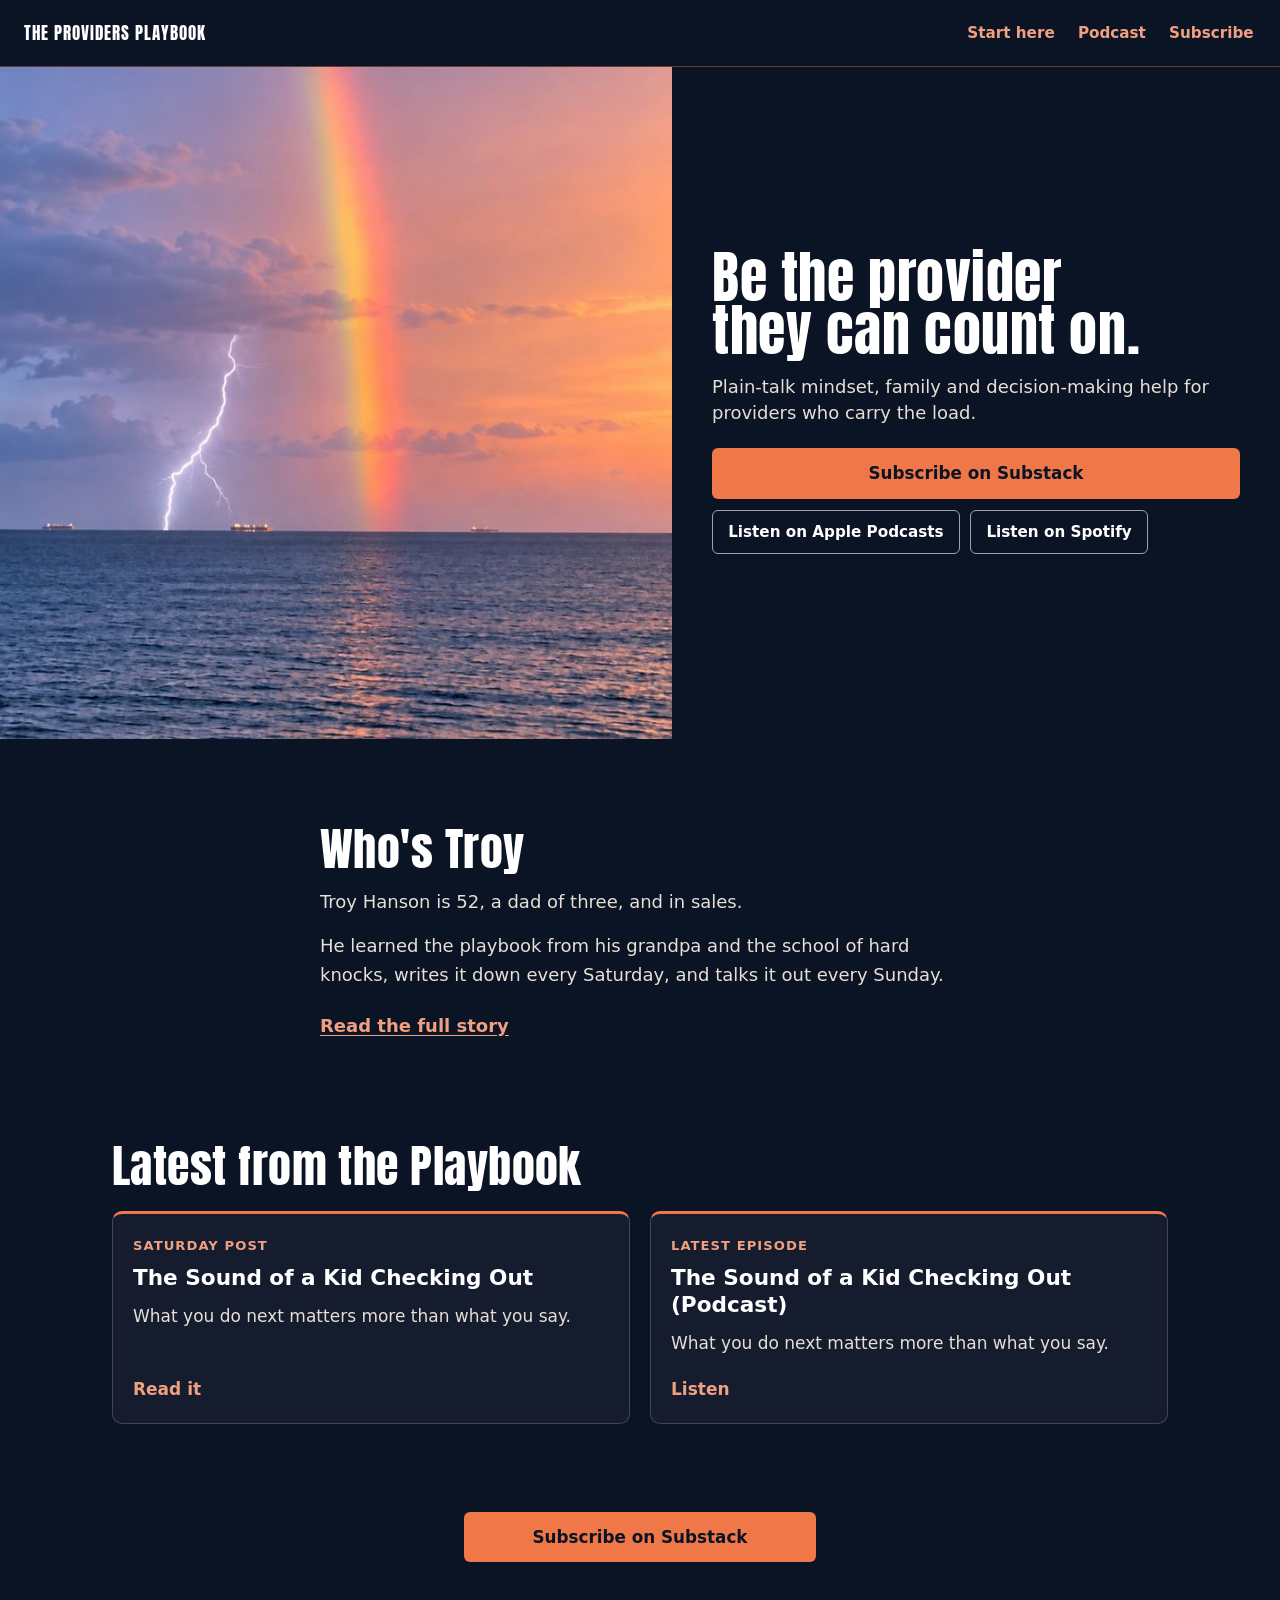
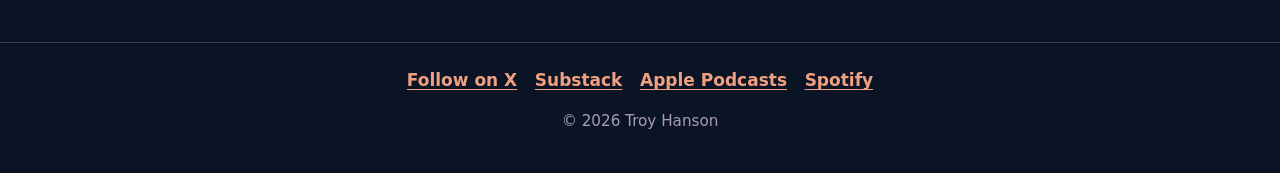
==== commit 862083c3: "Add Sunday's episode of The Sound of a Kid Checking Out. Point the latest episode card at the podcas" ====
--- a/index.html
+++ b/index.html
@@ -96,11 +96,11 @@
             <p>What you do next matters more than what you say.</p>
             <span class="card-go">Read it</span>
           </a>
-          <a class="card" href="https://theprovidersplaybook.substack.com/p/the-empty-days-still-count-podcast?utm_source=website&amp;utm_medium=referral&amp;utm_campaign=home-latest-episode" rel="noopener" target="_blank">
+          <a class="card" href="https://theprovidersplaybook.substack.com/p/the-sound-of-a-kid-checking-out-podcast?utm_source=website&amp;utm_medium=referral&amp;utm_campaign=home-latest-episode" rel="noopener" target="_blank">
             <p class="kicker">Latest episode</p>
-            <h3>The Empty Days Still Count (Podcast)</h3>
+            <h3>The Sound of a Kid Checking Out (Podcast)</h3>
             <!-- Draft hook. Troy can swap this line. -->
-            <p>Most of it is waiting, that's the job.</p>
+            <p>What you do next matters more than what you say.</p>
             <span class="card-go">Listen</span>
           </a>
         </div>
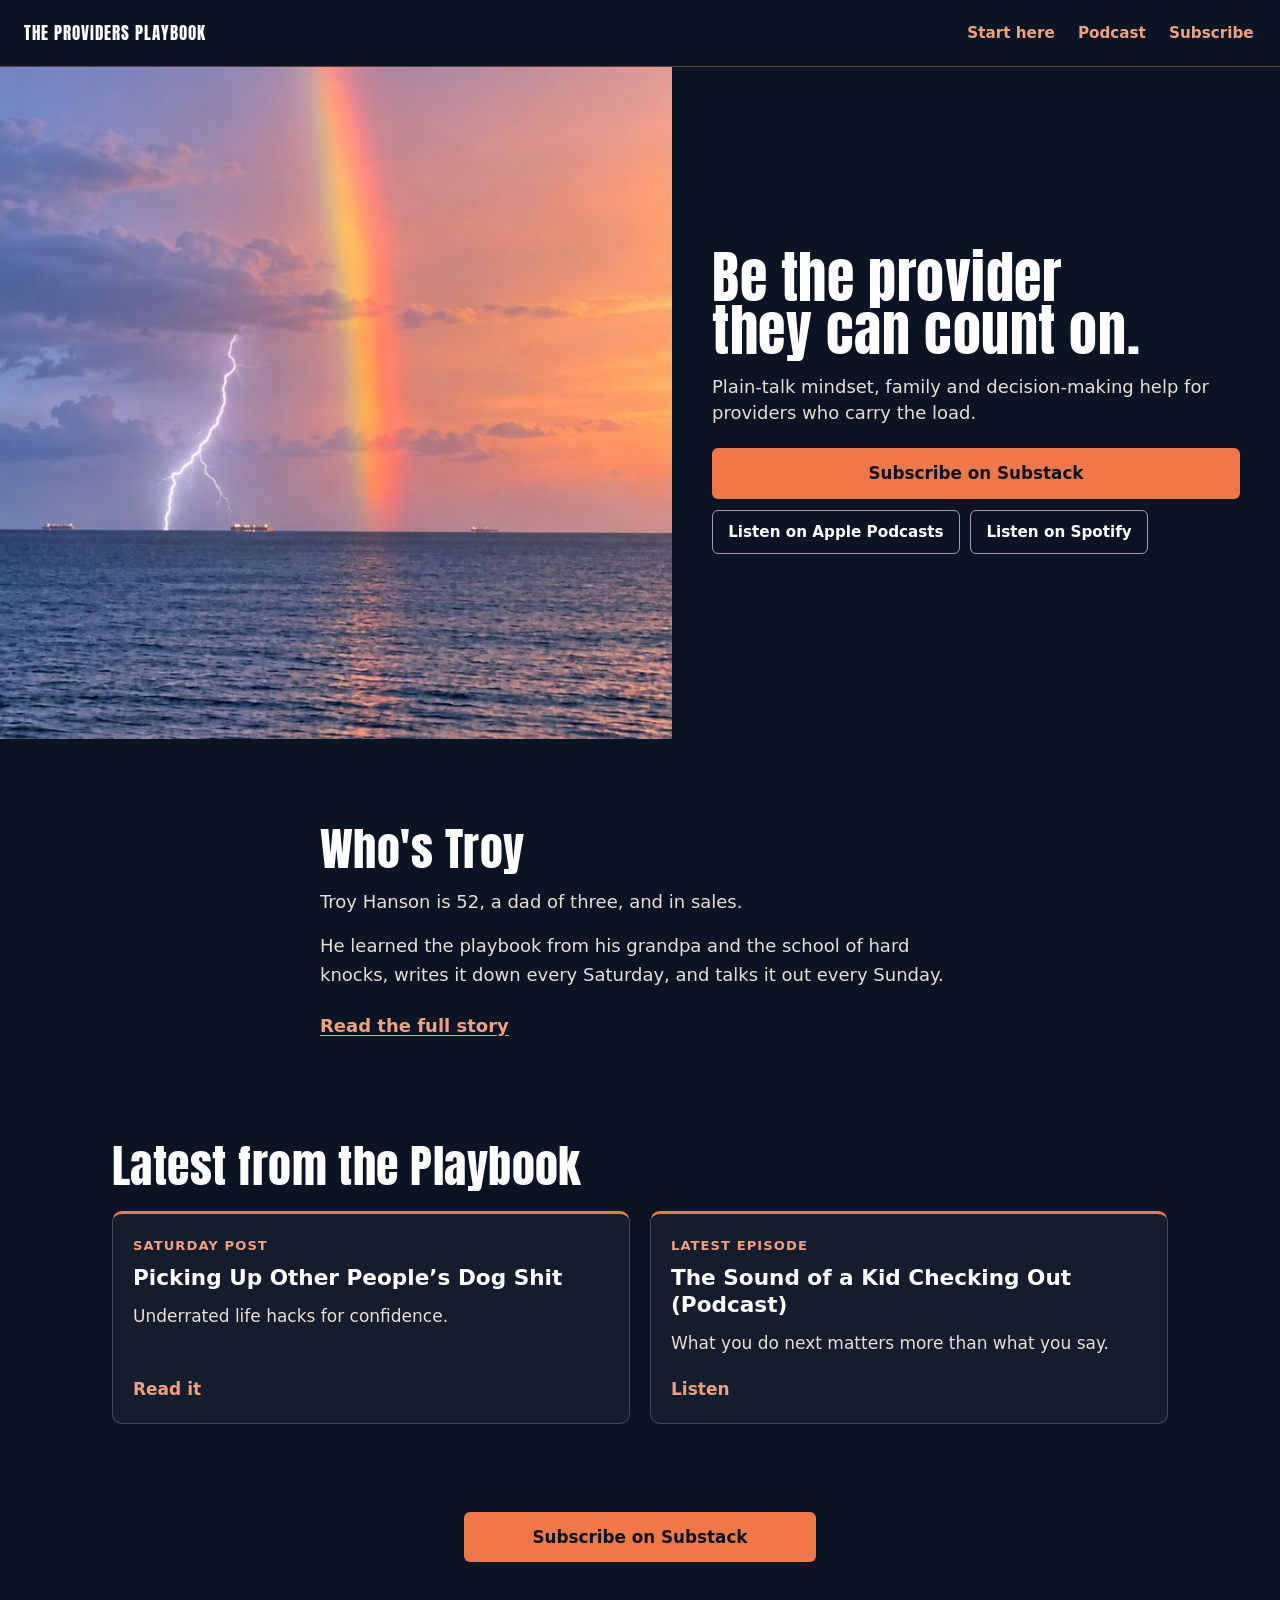
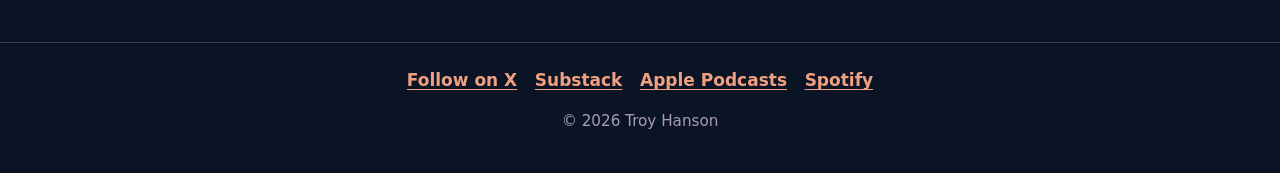
==== commit b0e139de: "Point the Saturday card at Picking Up Other People's Dog Shit. Keep the latest episode card and the " ====
--- a/index.html
+++ b/index.html
@@ -89,11 +89,11 @@
       <div class="wrap">
         <h2 id="latest-heading">Latest from the Playbook</h2>
         <div class="cards">
-          <a class="card" href="https://theprovidersplaybook.substack.com/p/the-sound-of-a-kid-checking-out?utm_source=website&amp;utm_medium=referral&amp;utm_campaign=home-saturday-post" rel="noopener" target="_blank">
+          <a class="card" href="https://theprovidersplaybook.substack.com/p/picking-up-other-peoples-dog-shit?utm_source=website&amp;utm_medium=referral&amp;utm_campaign=home-saturday-post" rel="noopener" target="_blank">
             <p class="kicker">Saturday post</p>
-            <h3>The Sound of a Kid Checking Out</h3>
+            <h3>Picking Up Other People’s Dog Shit</h3>
             <!-- Draft hook. Troy can swap this line. -->
-            <p>What you do next matters more than what you say.</p>
+            <p>Underrated life hacks for confidence.</p>
             <span class="card-go">Read it</span>
           </a>
           <a class="card" href="https://theprovidersplaybook.substack.com/p/the-sound-of-a-kid-checking-out-podcast?utm_source=website&amp;utm_medium=referral&amp;utm_campaign=home-latest-episode" rel="noopener" target="_blank">
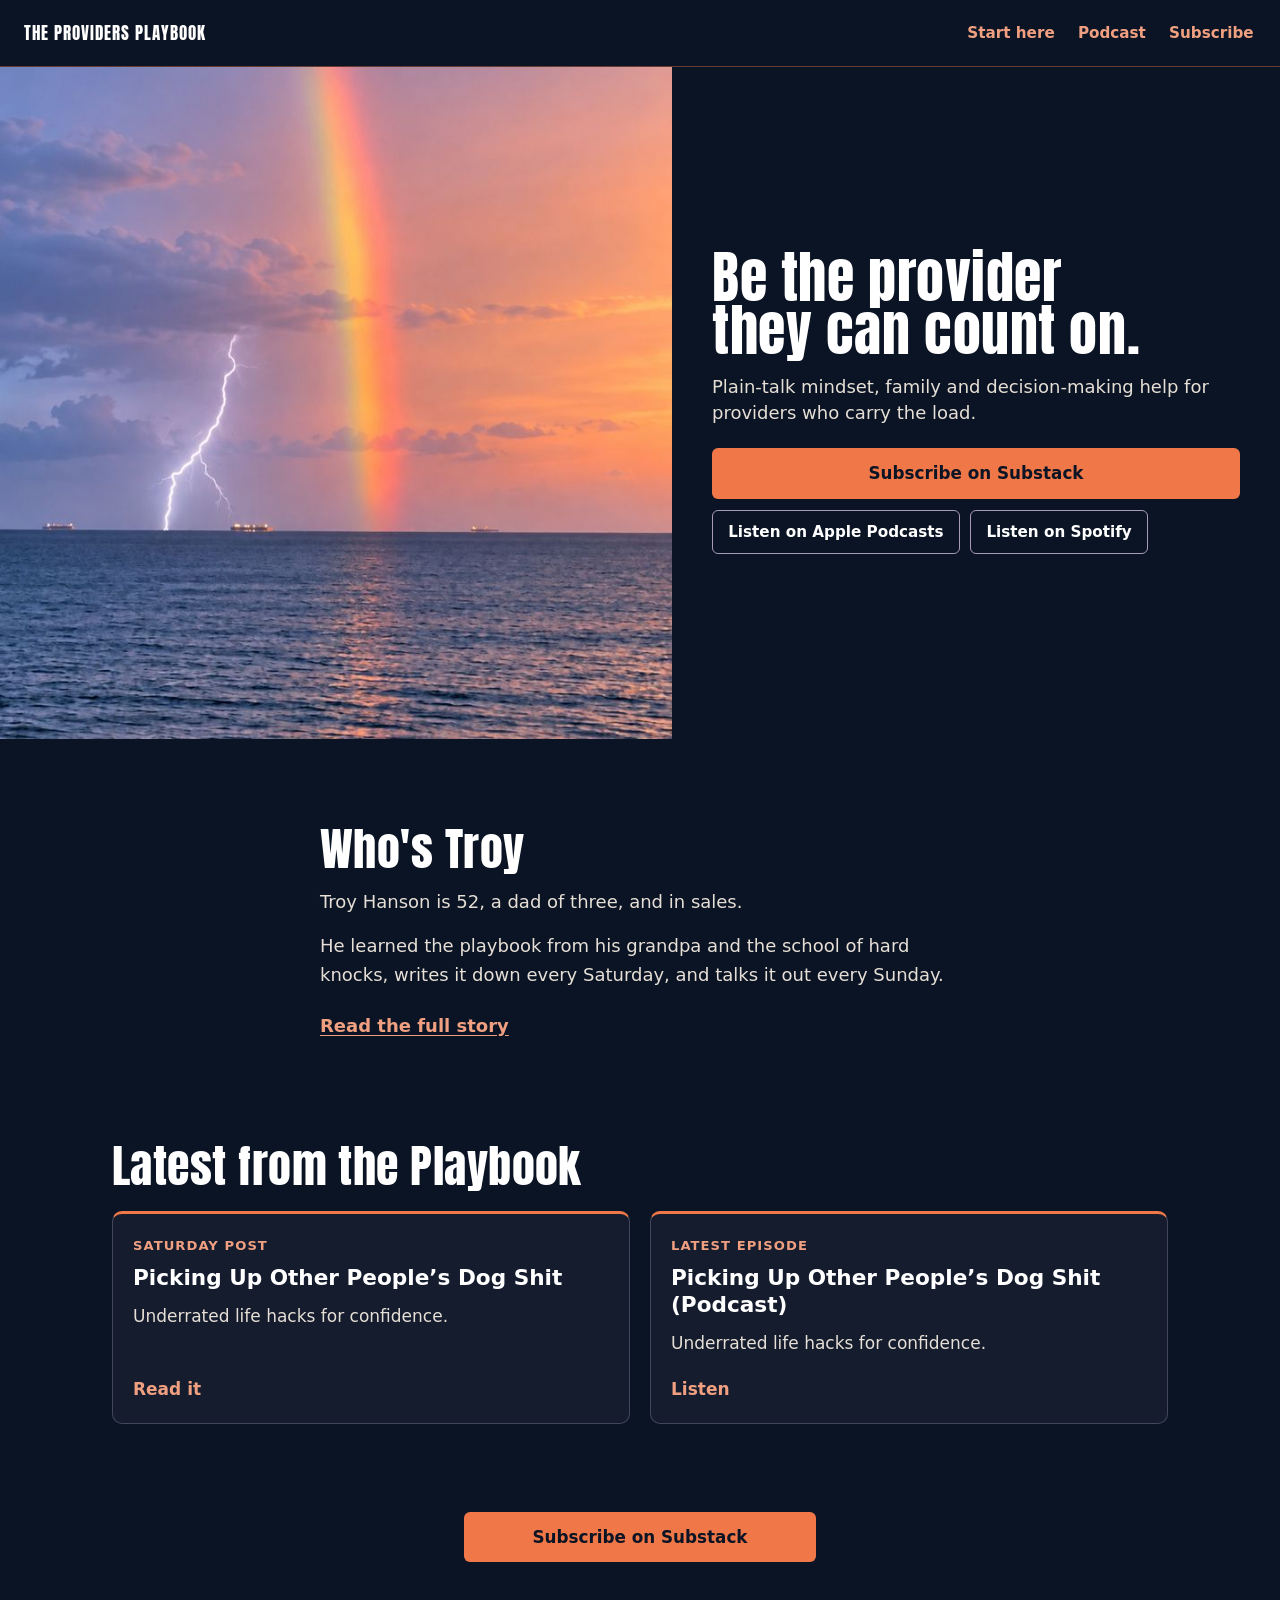
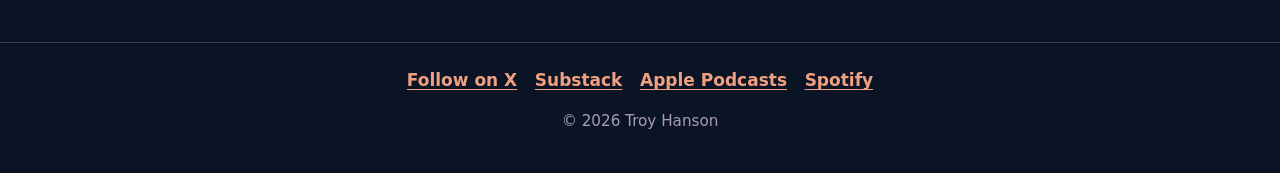
==== commit d128c2b9: "Add Sunday's episode of Picking Up Other People's Dog Shit. Point the latest episode card at the pod" ====
--- a/index.html
+++ b/index.html
@@ -96,11 +96,11 @@
             <p>Underrated life hacks for confidence.</p>
             <span class="card-go">Read it</span>
           </a>
-          <a class="card" href="https://theprovidersplaybook.substack.com/p/the-sound-of-a-kid-checking-out-podcast?utm_source=website&amp;utm_medium=referral&amp;utm_campaign=home-latest-episode" rel="noopener" target="_blank">
+          <a class="card" href="https://theprovidersplaybook.substack.com/p/picking-up-other-peoples-dog-shit-306?utm_source=website&amp;utm_medium=referral&amp;utm_campaign=home-latest-episode" rel="noopener" target="_blank">
             <p class="kicker">Latest episode</p>
-            <h3>The Sound of a Kid Checking Out (Podcast)</h3>
+            <h3>Picking Up Other People’s Dog Shit (Podcast)</h3>
             <!-- Draft hook. Troy can swap this line. -->
-            <p>What you do next matters more than what you say.</p>
+            <p>Underrated life hacks for confidence.</p>
             <span class="card-go">Listen</span>
           </a>
         </div>
